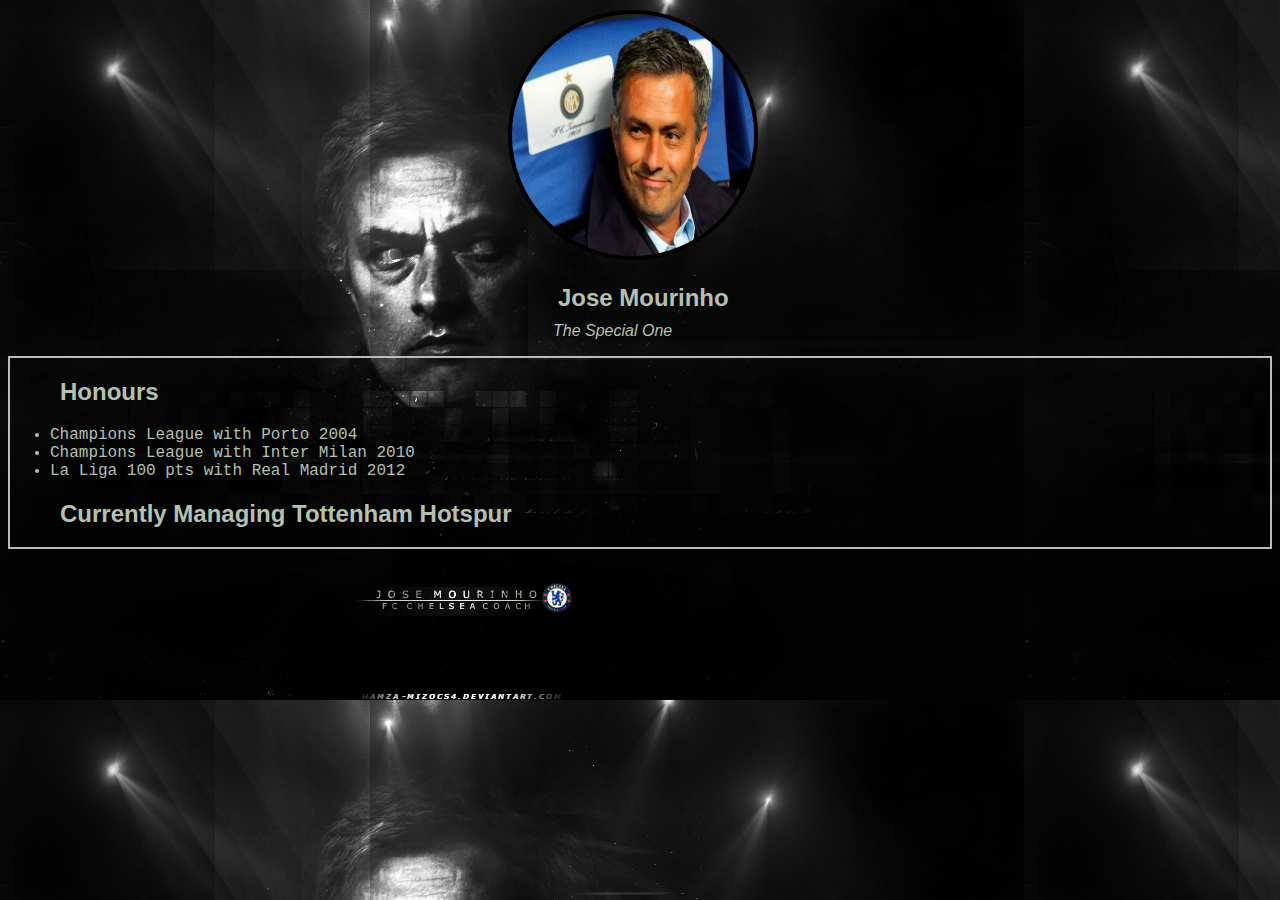
==== index.html @ 2ba151a3 "Add files via upload" ====
<!DOCTYPE html>

<!-- This is where the main document starts -->
<html lang="en">
<!-- This is where the head section starts -->
<head>
  <meta charset="UTF-8">
  <meta http-equiv="X-UA-Compatible" content="IE=edge">
  <meta name="viewport" content="width=device-width, initial-scale=1.0">
  <link rel="stylesheet" href="styles.css">
  <title>Your name CV</title>
</head>
<!-- This is where the body of the page starts -->
<body>

  <div id="profile" class="pfp">
    <img id="pp" src="images\Mourinho handsom.jpg">
  </div>
  <div id="nameinfo">
    <h2 id="heading1">
      Jose Mourinho 
    </h2>
    <p id="para">The Special One</p>
  </div>

  <div id="education">
    <h2 id="heading1">Honours</h2>
    <ul>
      <li id="list-items">Champions League with Porto 2004</li>
      <li id="list-items">Champions League with Inter Milan 2010</li>
      <li id="list-items">La Liga 100 pts with Real Madrid 2012 </li>
      
    </ul>

    <h2 id="heading1">Currently Managing Tottenham Hotspur</h2>
    
  </div>
</body>
<!-- This is where the body ends -->
</html>
<!-- The page has ended -->
---- styles.css ----
*{
    box-sizing: border-box;
}
body{
background-image: url('images/kynDlz.png');    
}
#profile{
    margin-left:500px;
    margin-top: 10px;
    margin-bottom: 10px;
    margin-right:100px;
    /* padding: 5px 5px 5px 5px; */
}

#nameinfo{
    margin-left:500px;
    margin-top: 10px;
    margin-bottom: 10px;
    margin-right:100px;
}
#pp{
    
   border: 4px solid black;
    border-radius: 50%;
    width: 250px;
    height: 250px;
}

#heading1{
    margin-left: 50px;
    font-family: Impact, Haettenschweiler, 'Arial Narrow Bold', sans-serif;
    color: rgb(180, 192, 176);
    
}

#para{
    margin-top: -10px;
    margin-left: 45px;
    font-family: Impact, Haettenschweiler, 'Arial Narrow Bold', sans-serif;
    color: rgb(180, 192, 176);
    font-style: oblique;
}

#education{
    border: 2px solid rgb(180, 192, 176);

}

#list-items{
    font-family: 'Courier New', Courier, monospace, Times, serif, Haettenschweiler, 'Arial Narrow Bold', sans-serif;
    color: rgb(180, 192, 176);
}
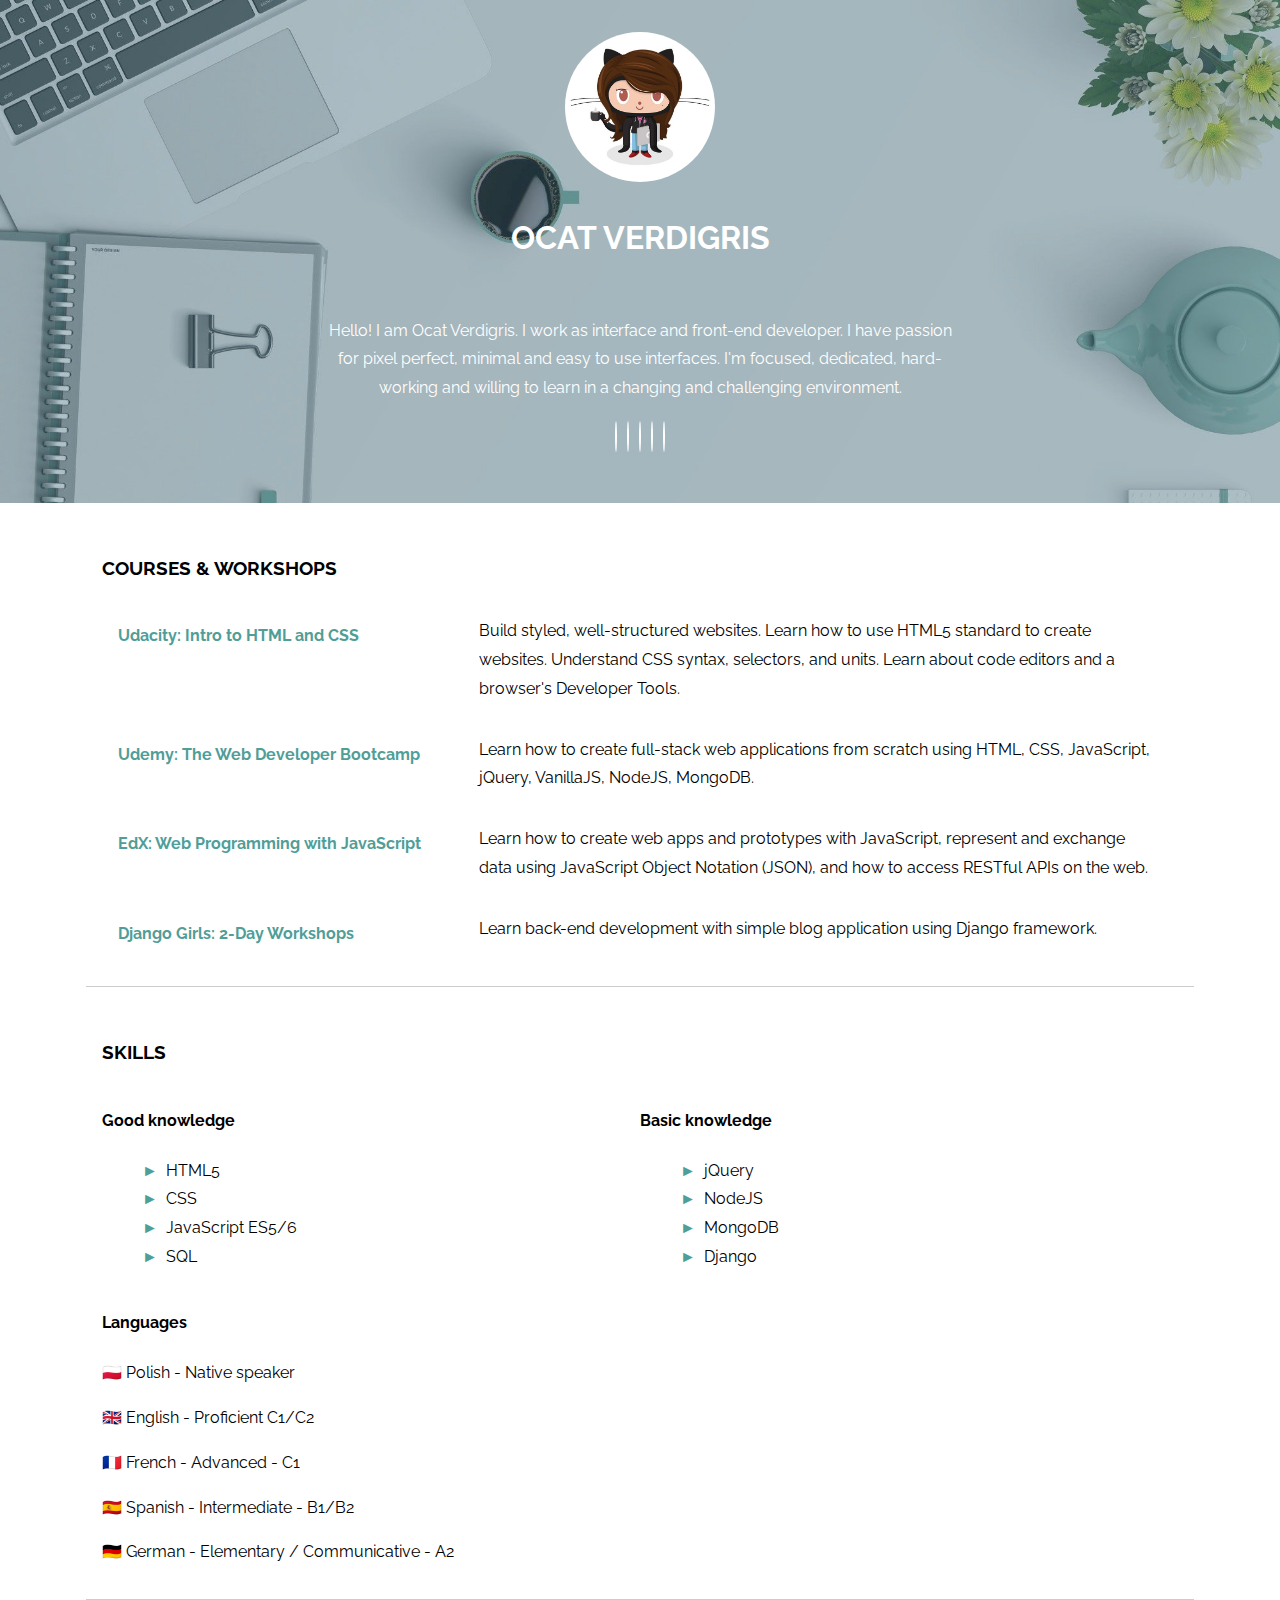
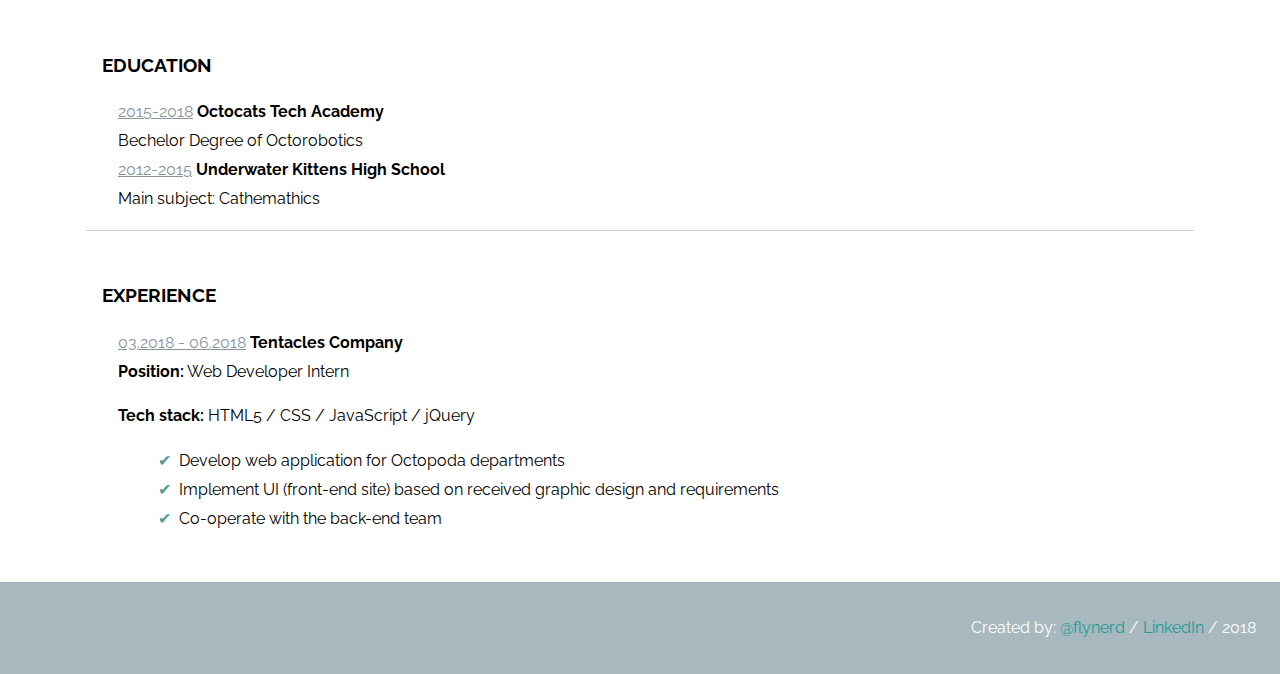
==== commit 5cb21ca3: "Update the readme" ====
--- a/index.html
+++ b/index.html
@@ -1,41 +1,147 @@
-<!DOCTYPE html>
-
-<!-- This is where the main document starts -->
-<html lang="en">
-<!-- This is where the head section starts -->
-<head>
-  <meta charset="UTF-8">
-  <meta http-equiv="X-UA-Compatible" content="IE=edge">
-  <meta name="viewport" content="width=device-width, initial-scale=1.0">
-  <link rel="stylesheet" href="styles.css">
-  <title>Your name CV</title>
-</head>
-<!-- This is where the body of the page starts -->
-<body>
-
-  <div id="profile" class="pfp">
-    <img id="pp" src="images\Mourinho handsom.jpg">
-  </div>
-  <div id="nameinfo">
-    <h2 id="heading1">
-      Jose Mourinho 
-    </h2>
-    <p id="para">The Special One</p>
-  </div>
-
-  <div id="education">
-    <h2 id="heading1">Honours</h2>
-    <ul>
-      <li id="list-items">Champions League with Porto 2004</li>
-      <li id="list-items">Champions League with Inter Milan 2010</li>
-      <li id="list-items">La Liga 100 pts with Real Madrid 2012 </li>
-      
-    </ul>
-
-    <h2 id="heading1">Currently Managing Tottenham Hotspur</h2>
-    
-  </div>
-</body>
-<!-- This is where the body ends -->
-</html>
-<!-- The page has ended -->+<!DOCTYPE html>
+<html>
+<head>
+  <meta charset="UTF-8">
+  <title>CV - Ocat</title>
+  <meta name="description" content="simple CV example created with HTML and CSS">
+  <meta name="author" content="Fly Nerd">
+  <link rel="icon" href="./img/favicon.ico">
+  <meta name="viewport" content="width=device-width, initial-scale=1">
+  <link rel="stylesheet" href="https://use.fontawesome.com/releases/v5.0.13/css/all.css" integrity="sha384-DNOHZ68U8hZfKXOrtjWvjxusGo9WQnrNx2sqG0tfsghAvtVlRW3tvkXWZh58N9jp" crossorigin="anonymous">
+  <link rel="stylesheet" href="style.css">
+</head>
+
+<body>
+  <header>
+    <div>
+      <img src="./img/avatar.jpg" />
+    </div>
+    <h1>Ocat Verdigris</h1>
+    <section>
+      <p>Hello! I am Ocat Verdigris. I work as interface and front-end developer. I have passion for pixel perfect, minimal and easy to use interfaces. I'm  focused, dedicated, hard-working and willing to learn in a changing and challenging environment.</p>
+      <a href="https://www.facebook.com/flynerdpl/" target="_blank">
+        <i class="fab fa-facebook-f"></i>
+      </a>
+      <a href="https://www.twitter.com/flynerdpl/" target="_blank">
+        <i class="fab fa-twitter"></i>
+      </a>
+      <a href="https://github.com/ritaly" target="_blank">
+        <i class="fab fa-github-alt"></i>
+      </a>
+      <a href="https://www.instagram.com/flynerdpl/" target="_blank">
+        <i class="fab fa-instagram"></i>
+      </a>
+      <a href="https://www.linkedin.com/in/ritalyczywek/" target="_blank">
+        <i class="fab fa-linkedin-in"></i>
+      </a>
+    </section>
+  </header>
+  <main>
+    <section>
+      <h3>Courses & Workshops</h3>
+      <article class='course'>
+        <div class='title'>
+          <h4>Udacity: Intro to HTML and CSS</h4>
+        </div>
+        <div class="descrition">
+          <p>Build styled, well-structured websites. Learn how to use HTML5 standard to create websites. Understand CSS syntax, selectors, and units. Learn about code editors and a browser's Developer Tools.</p>
+        </div>
+      </article>
+      <article class='course'>
+        <div class='title'>
+          <h4>Udemy: The Web Developer Bootcamp</h4>
+        </div>
+        <div class="descrition">
+          <p>Learn how to create full-stack web applications from scratch using HTML, CSS, JavaScript, jQuery, VanillaJS, NodeJS, MongoDB.</p>
+        </div>
+      </article>
+      <article class='course'>
+        <div class='title'>
+          <h4>EdX: Web Programming with JavaScript</h4>
+        </div>
+        <div class="descrition">
+          <p>Learn how to create web apps and prototypes with JavaScript, represent and exchange data using JavaScript Object Notation (JSON), and how to access RESTful APIs on the web.</p>
+        </div>
+      </article>
+      <article class='course'>
+        <div class='title'>
+          <h4>Django Girls: 2-Day Workshops</h4>
+        </div>
+        <div class="descrition">
+          <p>Learn back-end development with simple blog application using Django  framework.</p>
+        </div>
+      </article>
+    </section>
+    <section>
+      <h3>Skills</h3>
+      <div class='skills'>
+        <div class='column'>
+          <h4>Good knowledge</h4>
+          <ul>
+            <li>HTML5</li>
+            <li>CSS</li>
+            <li>JavaScript ES5/6</li>
+            <li>SQL</li>
+          </ul>
+        </div>
+        <div class='column'>
+          <h4>Basic knowledge</h4>
+          <ul>
+            <li>jQuery</li>
+            <li>NodeJS</li>
+            <li>MongoDB</li>
+            <li>Django</li>
+          </ul>
+        </div>
+        <div>
+          <h4>Languages</h4>
+          <p>🇵🇱 Polish - Native speaker</p>
+          <p>🇬🇧 English - Proficient C1/C2</p>
+          <p>🇫🇷 French - Advanced - C1</p>
+          <p>🇪🇸 Spanish - Intermediate - B1/B2</p>
+          <p>🇩🇪 German - Elementary / Communicative - A2</p>
+        </div>
+      </div>
+    </section>
+
+    <section>
+      <h3>Education</h3>
+      <article>
+        <div class='school'>
+          <span>2015-2018</span> <strong>Octocats tech academy</strong>
+        </div>
+        <div class="descrition">
+          Bechelor Degree of Octorobotics
+        </div>
+      </article>
+      <article>
+        <div class='school'>
+          <span>2012-2015</span> <strong>Underwater kittens high school</strong>
+        </div>
+        <div>
+          Main subject: Cathemathics
+        </div>
+      </article>
+    </section>
+    <section>
+      <h3>Experience</h3>
+      <article>
+        <div class='job-title'>
+          <span>03.2018 - 06.2018</span> <strong>Tentacles Company</strong><br> <strong>Position:</strong> Web developer Intern
+        </div>
+        <div>
+          <p><strong>Tech stack:</strong> HTML5 / CSS / JavaScript / jQuery</p>
+          <ul class="job-description">
+            <li>Develop web application for Octopoda departments</li>
+            <li>Implement UI (front-end site) based on received graphic design and requirements</li>
+            <li>Co-operate with the back-end team </li>
+          </ul>
+        </div>
+      </article>
+    </section>
+  </main>
+  <footer>
+    <p>Created by: <a href="https://www.flynerd.pl/">@flynerd</a>  / <a href="https://www.linkedin.com/in/ritalyczywek/">LinkedIn</a> / 2018 </p>
+  </footer>
+</body>
+</html>
--- a/style.css
+++ b/style.css
@@ -0,0 +1,171 @@
+@import url('https://fonts.googleapis.com/css?family=Raleway');
+
+body {
+  margin: 0;
+  font-family: 'Raleway';
+  font-size: 16px;
+  line-height: 1.8em;
+}
+
+a {
+  color: #1C9C94;
+  text-decoration: none;
+}
+
+a:hover {
+  opacity: 0.5;
+}
+
+article {
+  padding:0 1em;
+}
+
+section{
+  margin: 1em;
+  padding: 1em;
+}
+
+header, main, footer {
+  margin: 0 auto;
+}
+
+header {
+  padding: 2em;
+  text-align: center;
+  background-image: url('./img/bg.jpg');
+  background-size: cover;
+  background-position: fixed;
+  color: white;
+}
+
+header section {
+  margin: 0 auto;
+  max-width: 640px;
+}
+
+header img {
+  border-radius: 50%;
+  max-width: 150px;
+}
+
+h1 {
+  text-transform: uppercase;
+  margin: 1em 0;
+}
+
+h3 {
+  text-transform: uppercase;
+}
+
+h3, h4 {
+  font-weight: bold;
+}
+
+main {
+  max-width: 1140px;
+}
+
+main section:not(:last-child) {
+  border-bottom: 1px solid #ccc;
+}
+
+.fab {
+  border: 1px solid white;
+  border-radius: 50%;
+  font-size: 1.5em;
+  width: 1.5em;
+  height: 1.5em;
+  line-height: 1.5em;
+  margin: 5px;
+  text-align: center;
+}
+
+a .fab {
+  color: white;
+}
+
+.course, .skills {
+  display: -ms-flexbox;
+  display: flex;
+  -ms-flex-wrap: wrap;
+  flex-wrap: wrap;
+}
+
+.course .title {
+  color: #509e98;
+  -ms-flex: 0 0 33.3%;
+  flex: 0 0 33.3%;
+  max-width: 33%;
+}
+
+.course .descrition {
+  -ms-flex: 0 0 66.6%;
+  flex: 0 0 66.6%;
+  max-width: 66.6%;
+}
+
+.course .descrition p {
+  padding-left: 1em;
+}
+
+.skills .column {
+  -ms-flex: 0 0 50%%;
+  flex: 0 0 50%;
+  max-width: 50%;
+}
+
+.skills .column ul, ul.job-description {
+  list-style-type: none;
+}
+
+.skills .column ul > li:before {
+  content: "►";
+  padding-right: 0.5em;
+  color: #509e98;
+}
+
+.school, .job-title {
+  text-transform: capitalize;
+}
+
+.school span, .job-title span {
+  color: #889499;
+  text-decoration: underline;
+}
+
+ul.job-description li:before{
+  content: "✔";
+  padding-right: 0.5em;
+  color: #509e98;
+}
+
+footer {
+ padding: 1em 1.5em;
+ background: #A7B8BF;
+ color: white;
+ text-align: right;
+}
+
+@media only screen and (max-width: 768px) {
+  .course {
+    display: block;
+  }
+
+  .course .title, .course .descrition {
+    max-width: 100%;
+  }
+}
+
+@media only screen and (max-width: 576px) {
+  .skills {
+    display: block;
+  }
+
+  .skills .column {
+    max-width: 100%;
+  }
+
+  footer {
+    text-align: center;
+  }
+}
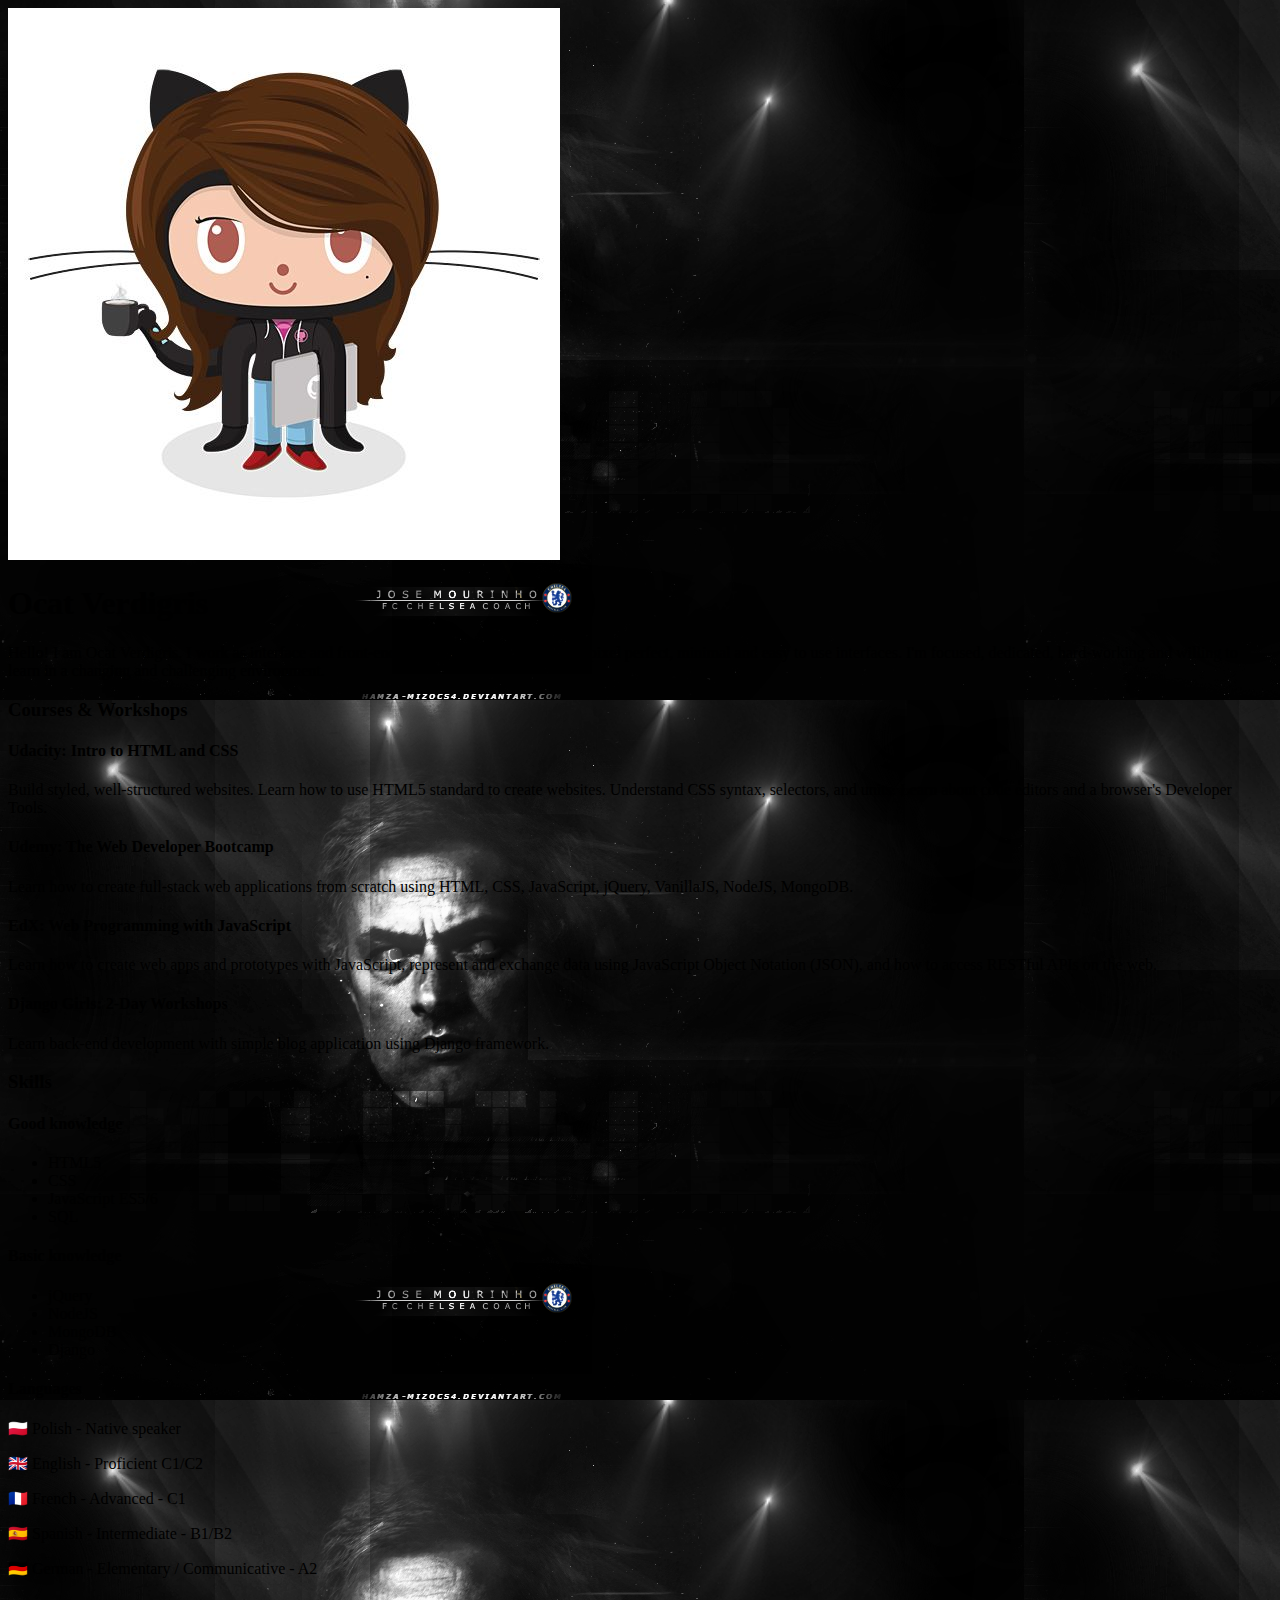
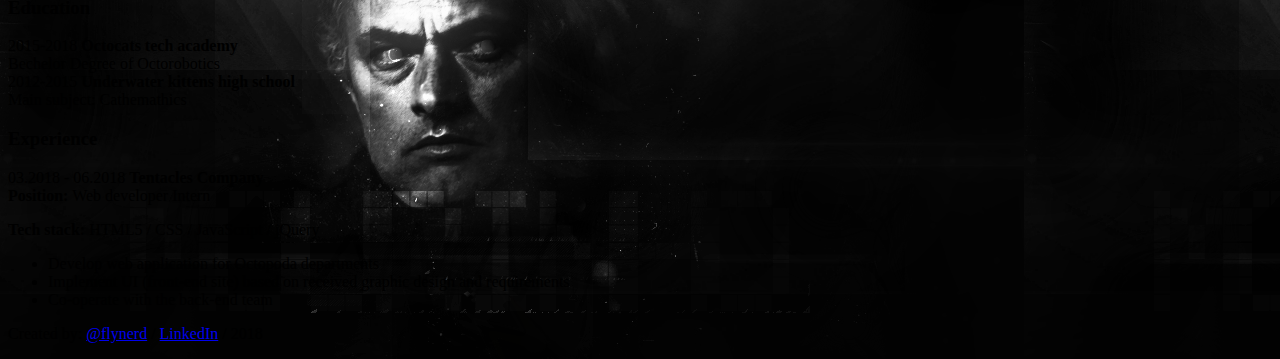
==== commit ae8d6986: "Changes MAde" ====
--- a/index.html
+++ b/index.html
@@ -1,16 +1,16 @@
 <!DOCTYPE html>
-<html>
+
+<!-- This is where the main document starts -->
+<html lang="en">
+<!-- This is where the head section starts -->
 <head>
   <meta charset="UTF-8">
-  <title>CV - Ocat</title>
-  <meta name="description" content="simple CV example created with HTML and CSS">
-  <meta name="author" content="Fly Nerd">
-  <link rel="icon" href="./img/favicon.ico">
-  <meta name="viewport" content="width=device-width, initial-scale=1">
-  <link rel="stylesheet" href="https://use.fontawesome.com/releases/v5.0.13/css/all.css" integrity="sha384-DNOHZ68U8hZfKXOrtjWvjxusGo9WQnrNx2sqG0tfsghAvtVlRW3tvkXWZh58N9jp" crossorigin="anonymous">
-  <link rel="stylesheet" href="style.css">
+  <meta http-equiv="X-UA-Compatible" content="IE=edge">
+  <meta name="viewport" content="width=device-width, initial-scale=1.0">
+  <link rel="stylesheet" href="styles.css">
+  <title>Your name CV</title>
 </head>
-
+<!-- Welcome To My Page -->
 <body>
   <header>
     <div>
@@ -144,4 +144,6 @@
     <p>Created by: <a href="https://www.flynerd.pl/">@flynerd</a>  / <a href="https://www.linkedin.com/in/ritalyczywek/">LinkedIn</a> / 2018 </p>
   </footer>
 </body>
+<!-- This is where the body ends -->
 </html>
+<!-- The page has ended -->--- a/styles.css
+++ b/styles.css
@@ -0,0 +1,52 @@
+*{
+    box-sizing: border-box;
+}
+body{
+background-image: url('images/kynDlz.png');    
+}
+#profile{
+    margin-left:500px;
+    margin-top: 10px;
+    margin-bottom: 10px;
+    margin-right:100px;
+    /* padding: 5px 5px 5px 5px; */
+}
+
+#nameinfo{
+    margin-left:500px;
+    margin-top: 10px;
+    margin-bottom: 10px;
+    margin-right:100px;
+}
+#pp{
+    
+   border: 4px solid black;
+    border-radius: 50%;
+    width: 250px;
+    height: 250px;
+}
+
+#heading1{
+    margin-left: 50px;
+    font-family: Impact, Haettenschweiler, 'Arial Narrow Bold', sans-serif;
+    color: rgb(180, 192, 176);
+    
+}
+
+#para{
+    margin-top: -10px;
+    margin-left: 45px;
+    font-family: Impact, Haettenschweiler, 'Arial Narrow Bold', sans-serif;
+    color: rgb(180, 192, 176);
+    font-style: oblique;
+}
+
+#education{
+    border: 2px solid rgb(180, 192, 176);
+
+}
+
+#list-items{
+    font-family: 'Courier New', Courier, monospace, Times, serif, Haettenschweiler, 'Arial Narrow Bold', sans-serif;
+    color: rgb(180, 192, 176);
+}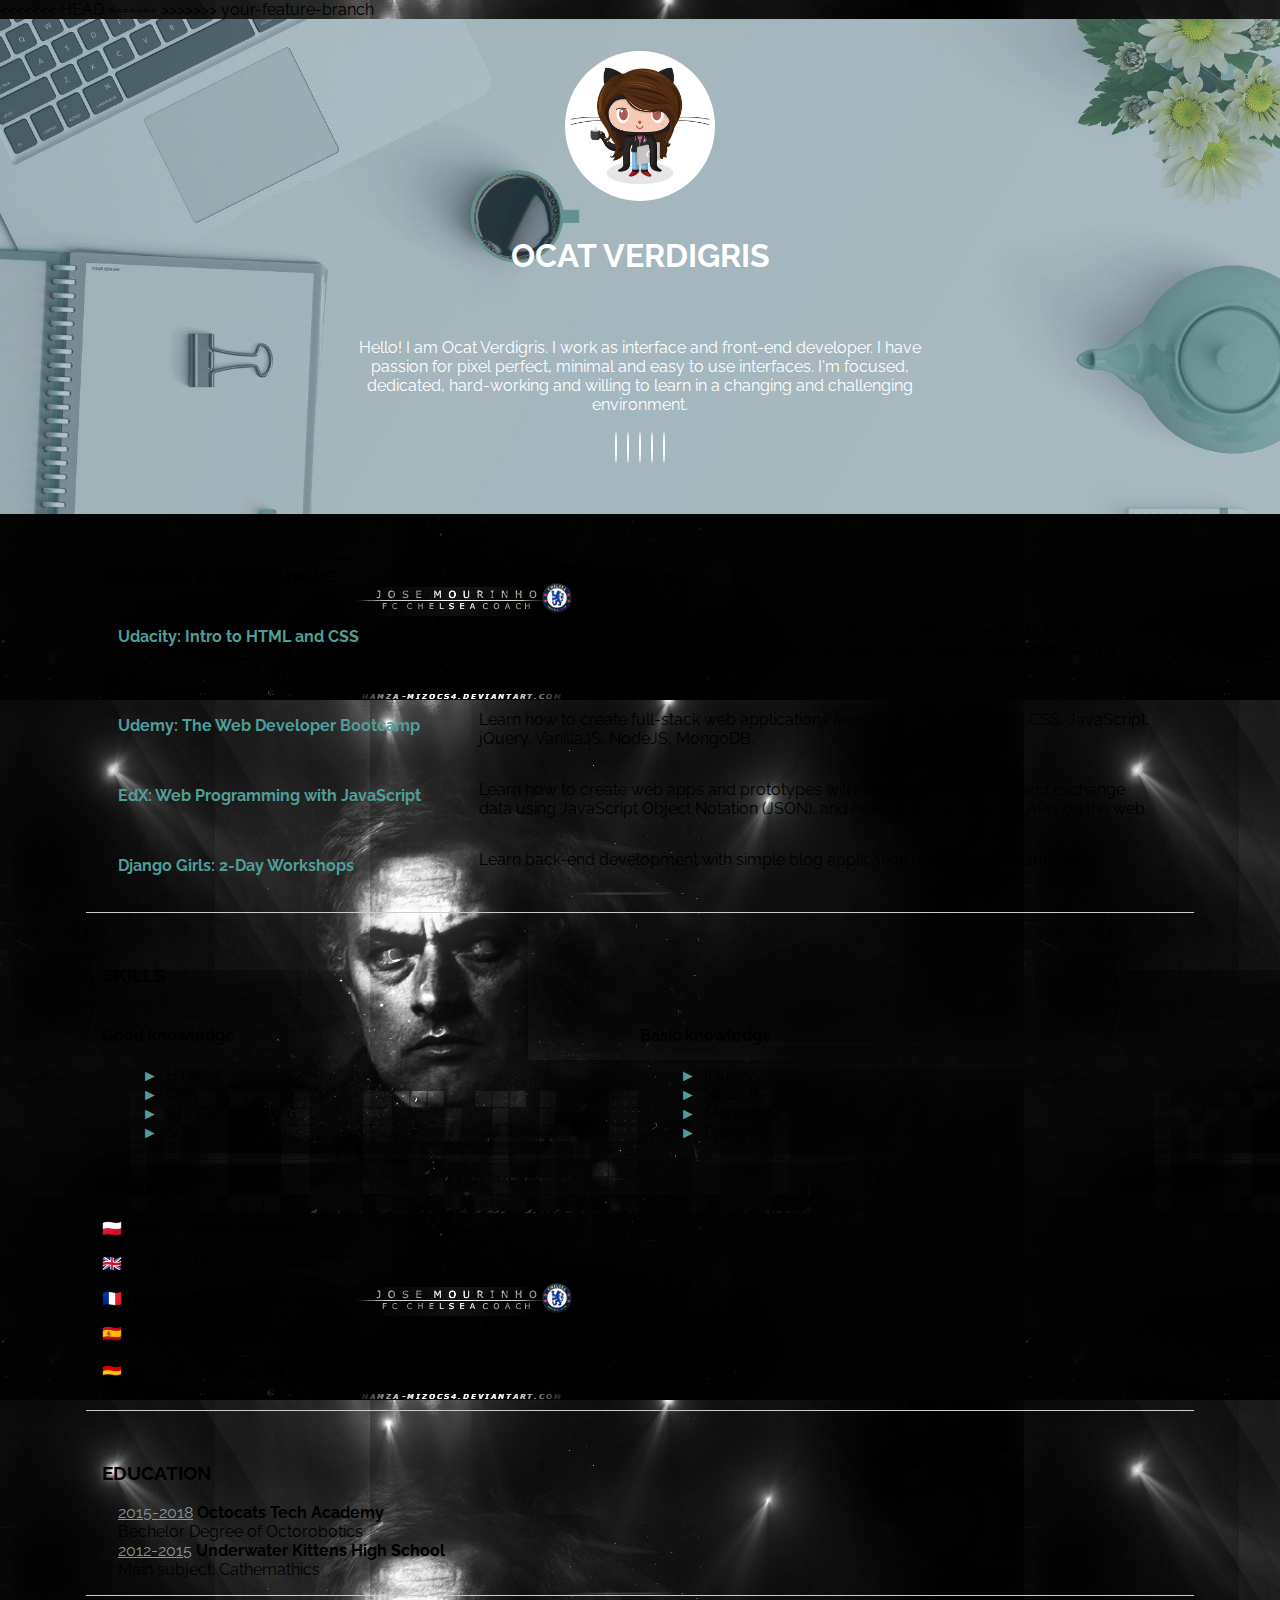
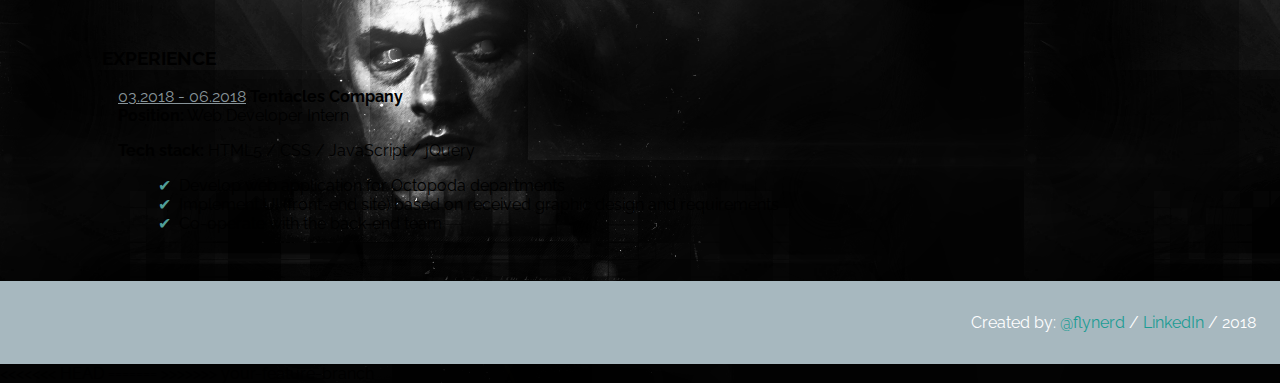
==== commit a81cec18: "Merge branch 'your-feature-branch'" ====
--- a/index.html
+++ b/index.html
@@ -1,4 +1,18 @@
 <!DOCTYPE html>
+<<<<<<< HEAD
+<html>
+<head>
+  <meta charset="UTF-8">
+  <title>CV - Ocat</title>
+  <meta name="description" content=" A simple CV example created with HTML and CSS">
+  <meta name="author" content="Fly Nerd">
+  <link rel="icon" href="./img/favicon.ico">
+  <meta name="viewport" content="width=device-width, initial-scale=1">
+  <link rel="stylesheet" href="https://use.fontawesome.com/releases/v5.0.13/css/all.css" integrity="sha384-DNOHZ68U8hZfKXOrtjWvjxusGo9WQnrNx2sqG0tfsghAvtVlRW3tvkXWZh58N9jp" crossorigin="anonymous">
+  <link rel="stylesheet" href="style.css">
+</head>
+
+=======
 
 <!-- This is where the main document starts -->
 <html lang="en">
@@ -11,6 +25,7 @@
   <title>Your name CV</title>
 </head>
 <!-- Welcome To My Page -->
+>>>>>>> your-feature-branch
 <body>
   <header>
     <div>
@@ -144,6 +159,10 @@
     <p>Created by: <a href="https://www.flynerd.pl/">@flynerd</a>  / <a href="https://www.linkedin.com/in/ritalyczywek/">LinkedIn</a> / 2018 </p>
   </footer>
 </body>
+<<<<<<< HEAD
+</html>
+=======
 <!-- This is where the body ends -->
 </html>
-<!-- The page has ended -->+<!-- The page has ended -->
+>>>>>>> your-feature-branch
--- a/style.css
+++ b/style.css
@@ -0,0 +1,179 @@
+@import url('https://fonts.googleapis.com/css?family=Raleway');
+
+body {
+  margin: 0;
+  font-family: 'Raleway';
+<<<<<<< HEAD
+  font-size: 16px;
+=======
+  font-size: 18px;
+>>>>>>> your-feature-branch
+  line-height: 1.8em;
+}
+
+a {
+  color: #1C9C94;
+  text-decoration: none;
+}
+
+a:hover {
+  opacity: 0.5;
+}
+
+article {
+  padding:0 1em;
+}
+
+section{
+  margin: 1em;
+  padding: 1em;
+}
+
+header, main, footer {
+  margin: 0 auto;
+}
+
+header {
+  padding: 2em;
+  text-align: center;
+  background-image: url('./img/bg.jpg');
+  background-size: cover;
+  background-position: fixed;
+  color: white;
+}
+
+header section {
+  margin: 0 auto;
+  max-width: 640px;
+}
+
+header img {
+  border-radius: 50%;
+  max-width: 150px;
+}
+
+h1 {
+  text-transform: uppercase;
+  margin: 1em 0;
+}
+
+h3 {
+  text-transform: uppercase;
+}
+
+h3, h4 {
+  font-weight: bold;
+}
+
+main {
+  max-width: 1140px;
+}
+
+main section:not(:last-child) {
+  border-bottom: 1px solid #ccc;
+}
+
+.fab {
+  border: 1px solid white;
+  border-radius: 50%;
+  font-size: 1.5em;
+  width: 1.5em;
+  height: 1.5em;
+  line-height: 1.5em;
+  margin: 5px;
+  text-align: center;
+}
+
+a .fab {
+  color: white;
+}
+
+.course, .skills {
+  display: -ms-flexbox;
+  display: flex;
+  -ms-flex-wrap: wrap;
+  flex-wrap: wrap;
+}
+
+.course .title {
+  color: #509e98;
+  -ms-flex: 0 0 33.3%;
+  flex: 0 0 33.3%;
+  max-width: 33%;
+}
+
+.course .descrition {
+  -ms-flex: 0 0 66.6%;
+  flex: 0 0 66.6%;
+  max-width: 66.6%;
+}
+
+.course .descrition p {
+  padding-left: 1em;
+}
+
+.skills .column {
+  -ms-flex: 0 0 50%%;
+  flex: 0 0 50%;
+  max-width: 50%;
+}
+
+.skills .column ul, ul.job-description {
+  list-style-type: none;
+}
+
+.skills .column ul > li:before {
+  content: "►";
+  padding-right: 0.5em;
+  color: #509e98;
+}
+
+.school, .job-title {
+  text-transform: capitalize;
+}
+
+.school span, .job-title span {
+  color: #889499;
+  text-decoration: underline;
+}
+
+ul.job-description li:before{
+  content: "✔";
+  padding-right: 0.5em;
+  color: #509e98;
+}
+
+footer {
+ padding: 1em 1.5em;
+ background: #A7B8BF;
+ color: white;
+ text-align: right;
+}
+
+@media only screen and (max-width: 768px) {
+  .course {
+    display: block;
+  }
+
+  .course .title, .course .descrition {
+    max-width: 100%;
+  }
+}
+
+@media only screen and (max-width: 576px) {
+  .skills {
+    display: block;
+  }
+
+  .skills .column {
+    max-width: 100%;
+  }
+
+  footer {
+<<<<<<< HEAD
+    text-align: center;
+=======
+    text-align: left;
+>>>>>>> your-feature-branch
+  }
+}
